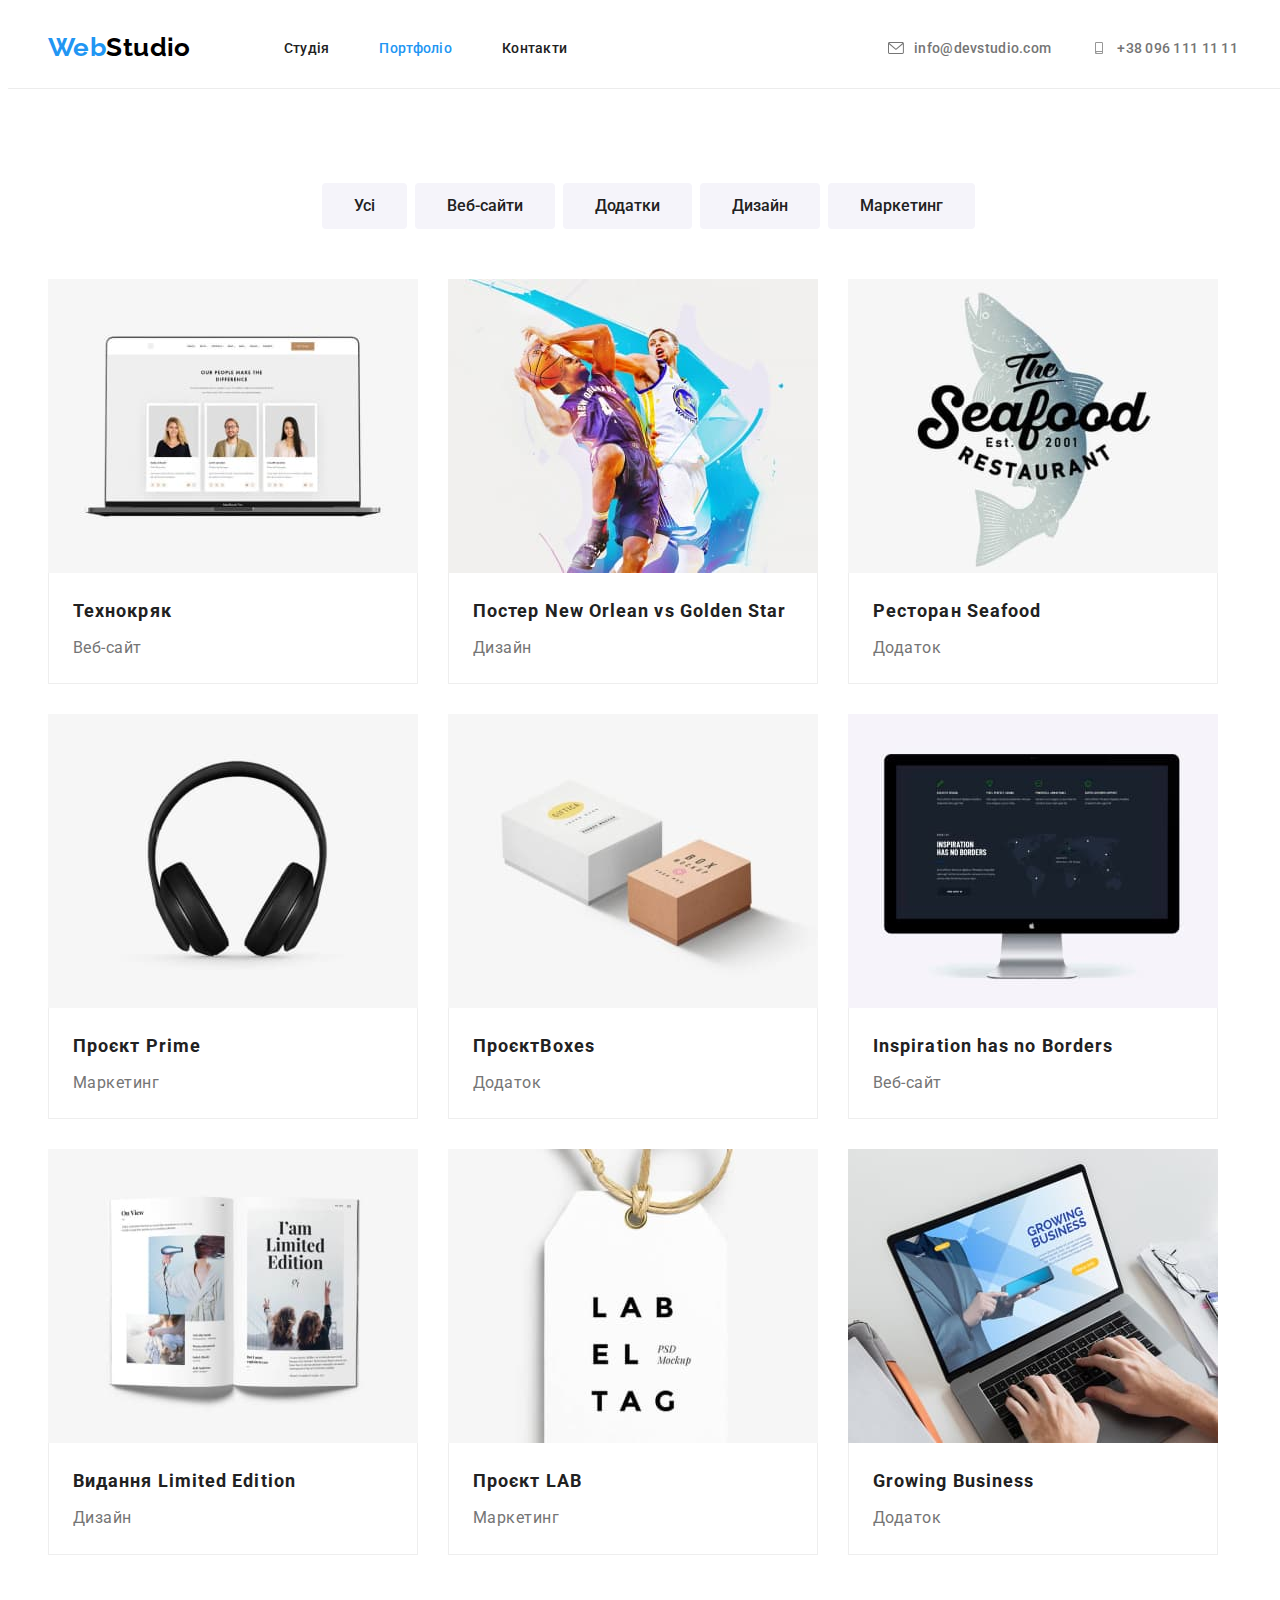
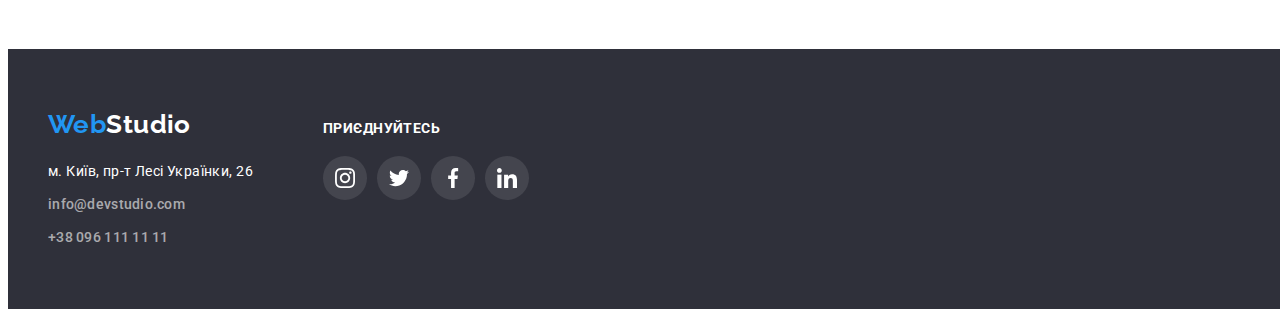
==== portfolio.html @ 2c47d7c3 "Initial commit" ====
<!DOCTYPE html>
<html lang="uk">

<head>
    <meta charset="UTF-8">
    <meta http-equiv="X-UA-Compatible" content="IE=edge">
    <meta name="viewport" content="width=device-width, initial-scale=1.0">

    <title>Document</title>
    <link rel="stylesheet" href="https://cdnjs.cloudflare.com/ajax/libs/modern-normalize/1.1.0/modern-normalize.min.css"
        integrity="sha512-wpPYUAdjBVSE4KJnH1VR1HeZfpl1ub8YT/NKx4PuQ5NmX2tKuGu6U/JRp5y+Y8XG2tV+wKQpNHVUX03MfMFn9Q=="
        crossorigin="anonymous" referrerpolicy="no-referrer" />
    <link rel="preconnect" href="https://fonts.googleapis.com">
    <link rel="preconnect" href="https://fonts.gstatic.com" crossorigin>
    <link
        href="https://fonts.googleapis.com/css2?family=Raleway:wght@700&family=Roboto:wght@400;500;700;900&display=swap"
        rel="stylesheet">
    <link rel="stylesheet" href="./css/style.css">
</head>

<body>
    <div class="wrapper">
        <header class="page-header">
            <div class="container site-header">
                <a href="./index.html" class="logo site-logo"><span lang="en"><span
                            class="logo accent">Web</span>Studio</span></a>
                <nav class="site-main">
                    <ul class="site-nav list">
                        <li class="item"><a href="./index.html" class="link">Студія</a> </li>
                        <li class="item"><a href="#portfolio" class="link current">Портфоліо</a> </li>
                        <li class="item"><a href="#contacts" class="link">Контакти</a> </li>
                    </ul>
                </nav>
                <ul class="site-contacts list">
                    <li class="item contacts-item">
                        <a href="mailto:info@devstudio.com" class="cont site-link" aria-label="envelope">
                            <svg class="site-icon" width="16" height="12">
                                <use href="./images/symbol-defs.svg#icon-envelope"></use>
                            </svg>info@devstudio.com</a>
                    </li>
                    <li class="item contacts-item">
                        <a href="tel:+380961111111" class="cont site-link" aria-label="smartphone">
                            <svg class="site-icon" width="16" height="12">
                                <use href="./images/symbol-defs.svg#icon-smartphone"></use>
                            </svg>+38 096 111 11 11</a>
                    </li>
                </ul>
            </div>
        </header>

        <main class="main">
            <section class="filter">
                <div class="container">
                    <h1 class="visually-hidden">Фільтр по елементам галереї</h1>
                    <ul class="list filter-list">
                        <li class="filter-item"><button type="button" class="button">Усі</button></li>
                        <li class="filter-item"><button type="button" class="button">Веб-сайти</button></li>
                        <li class="filter-item"><button type="button" class="button">Додатки</button></li>
                        <li class="filter-item"><button type="button" class="button">Дизайн</button></li>
                        <li class="filter-item"><button type="button" class="button">Маркетинг</button></li>
                    </ul>
                </div>
            </section>
            <section class="gallery">
                <div class="container">
                    <h2 class="visually-hidden" id="portfolio">Галерея <span lang="en">WebStudio</span></h2>
                    <ul class="list gallery-portfolio">
                        <li class="gallery-elem">
                            <a href="" class="link">
                                <img src="./images/leptop.jpg" alt="Сторінка сайту Технокряк" width="370">
                                <div class="container-border">
                                    <h3 class="gallery-title">Технокряк</h3>
                                    <p class="gallery-subtitle">Веб-сайт</p>
                                </div>
                            </a>
                        </li>
                        <li class="gallery-elem"><a href="" class="link">
                                <img src="./images/new-orlean.jpg" alt="Постер" width="370">
                                <div class="container-border">
                                    <h3 class="gallery-title">Постер <span lang="en">New Orlean vs Golden Star</span>
                                    </h3>
                                    <p class="gallery-subtitle">Дизайн</p>
                                </div>
                            </a>
                        </li>
                        <li class="gallery-elem">
                            <a href="" class="link">
                                <img src="./images/seafood.jpg" alt="Логотип" width="370">
                                <div class="container-border">
                                    <h3 class="gallery-title">Ресторан <span lang="en">Seafood</span> </h3>
                                    <p class="gallery-subtitle">Додаток</p>
                                </div>

                            </a>
                        </li>
                        <li class="gallery-elem">
                            <a href="" class="link">
                                <img src="./images/headphones.jpg" alt="Навушники" width="370">
                                <div class="container-border">
                                    <h3 class="gallery-title">Проєкт <span lang="en">Prime</span></h3>
                                    <p class="gallery-subtitle">Маркетинг</p>
                                </div>

                            </a>
                        </li>
                        <li class="gallery-elem">
                            <a href="" class="link">
                                <img src="./images/boxes.jpg" alt="Коробки" width="370">
                                <div class="container-border">
                                    <h3 class="gallery-title">Проєкт<span lang="en">Boxes</span></h3>
                                    <p class="gallery-subtitle">Додаток</p>
                                </div>

                            </a>
                        </li>
                        <li class="gallery-elem">
                            <a href="" class="link">
                                <img src="./images/monitor.jpg" alt="Монітор" width="370">
                                <div class="container-border">
                                    <h3 class="gallery-title"><span lang="en">Inspiration has no Borders</span></h3>
                                    <p class="gallery-subtitle">Веб-сайт</p>
                                </div>
                            </a>
                        </li>
                        <li class="gallery-elem">
                            <a href="" class="link">
                                <img src="./images/book.jpg" alt="Розгорнутий журнал" width="370">
                                <div class="container-border">
                                    <h3 class="gallery-title">Видання <span lang="en">Limited Edition</span></h3>
                                    <p class="gallery-subtitle">Дизайн</p>
                                </div>

                            </a>
                        </li>
                        <li class="gallery-elem">
                            <a href="" class="link">
                                <img src="./images/lab.jpg" alt="Постер" width="370">
                                <div class="container-border">
                                    <h3 class="gallery-title">Проєкт <span lang="en">LAB</span></h3>
                                    <p class="gallery-subtitle">Маркетинг</p>
                                </div>

                            </a>
                        </li>
                        <li class="gallery-elem">
                            <a href="" class="link">
                                <img src="./images/business.jpg" alt="Робота за ноутбуком" width="370">
                                <div class="container-border">
                                    <h3 class="gallery-title"><span lang="en">Growing Business</span></h3>
                                    <p class="gallery-subtitle">Додаток</p>
                                </div>

                            </a>
                        </li>
                    </ul>
                </div>
            </section>
        </main>

        <footer class="footer">
            <div class="container site-footer">
                <div class="box">
                    <a href="./index.html" class="logo bottom-logo"><span lang="en"><span
                                class="logo accent">Web</span>Studio</span></a>
                    <address class="address" id="contacts">
                        <a href="https://www.google.com/maps?q=%D0%BC.+%D0%9A%D0%B8%D1%97%D0%B2,+%D0%BF%D1%80-%D1%82+%D0%9B%D0%B5%D1%81%D1%96+%D0%A3%D0%BA%D1%80%D0%B0%D1%97%D0%BD%D0%BA%D0%B8,+26&rlz=1C1BNSD_enUA990UA990&um=1&ie=UTF-8&sa=X&ved=2ahUKEwjdwaa5x5T7AhUQuIsKHSxBDPwQ_AUoAXoECAEQAw"
                            target="_blank" rel="noopener noreferrer" class="location">м. Київ, пр-т Лесі Українки,
                            26</a>
                        <ul class="list footer-list">
                            <li class="footer-elem"><a href="mailto:info@devstudio.com"
                                    class="addr">info@devstudio.com</a>
                            </li>
                            <li class="footer-elem"><a href="tel:+380961111111" class="addr">+38 096 111 11 11</a></li>
                        </ul>
                    </address>
                </div>
                <div class="box">
                    <p class="footer-title">приєднуйтесь</p>
                    <ul class="list social-list">
                        <li class="social-item">
                            <a href="#" class="social-link footer-link" aria-label="иконка инстаграм">
                                <svg class=" footer-icon" width="20" height="20">
                                    <use href="./images/symbol-defs.svg#icon-instagram"></use>
                                </svg>
                            </a>
                        </li>
                        <li class="social-item">
                            <a href="#" class="social-link footer-link" aria-label="иконка твиттер">
                                <svg class=" footer-icon" width="20" height="20">
                                    <use href="./images/symbol-defs.svg#icon-twitter"></use>
                                </svg>
                            </a>
                        </li>
                        <li class="social-item">
                            <a href="#" class="social-link footer-link" aria-label="иконка фейсбук">
                                <svg class=" footer-icon" width="20" height="20">
                                    <use href="./images/symbol-defs.svg#icon-facebook"></use>
                                </svg>
                            </a>
                        </li>
                        <li class="social-item">
                            <a href="#" class="social-link footer-link" aria-label="иконка линкедин">
                                <svg class=" footer-icon" width="20" height="20">
                                    <use href="./images/symbol-defs.svg#icon-linkedin"></use>
                                </svg>
                            </a>
                        </li>
                    </ul>
                </div>
            </div>
        </footer>
    </div>

</body>

</html>
---- css/style.css ----
/* Oбнулениe */
h1,
h2,
h3,
h4,
p {
    margin-top: 0;
}
html,
body {
    width: 100%;
    height: 100%;
}
button {
    border: 0;
    padding: 0;
    margin: 0;
    font-family: inherit;
    background-color: transparent;
    cursor: pointer;
}
.wrapper {
    min-height: 100%;
    display: flex;
    flex-direction: column;
}
.list {
    list-style: none;
    padding: 0;
    margin: 0;
    letter-spacing: 0.02em;
    font-weight: 500;
}
.link {
    text-decoration: none;
    color: inherit;
}
img {
    display: block;
    max-width: 100%;
    height: auto;
}
address {
    font-style: normal;
    line-height: 1.7;
}

:root {
    /* Text colors */
    --primary-text-color: #212121;
    --sec-text-color: #757575;
    --logo-top: #000000;
    --accent-color: #2196f3;
    --footer-contacts-color: rgba(255, 255, 255, 0.6);
    /* Background colors */
    --primary-white-color: #ffffff;
    --primary-bg-color: #f5f5f5;
    --sec-bg-color: #f5f4fa;
    --footer-bg-color: #2f303a;
    --social-color: #afb1b8;
    --social-bg-color: rgba(255, 255, 255, 0.1);
    --header-border-color: #ececec;
}
body {
    color: var(--primary-text-color);
    font-family: Roboto, sans-serif;
    font-size: 14px;
    font-weight: 400;
    line-height: 1.15;
    letter-spacing: 0.03em;
}
.container {
    margin-left: auto;
    margin-right: auto;
    width: 1200px;
    padding: 0 15px;
}

/* HEADER Logo */
.page-header {
    border-bottom: 1px solid var(--header-border-color);
}
.site-header {
    display: flex;
    align-items: center;
}
.logo {
    color: var(--primary-white-color);
    font-family: Raleway, sans-serif;
    text-decoration: none;
    font-weight: 700;
    font-size: 26px;
    line-height: 1.2;
}
.logo.site-logo {
    display: flex;
    color: var(--logo-top);
}
.logo.accent {
    color: var(--accent-color);
}
.current {
    color: var(--accent-color);
}
/* Site nav */
.site-main {
    display: flex;
    align-items: center;
    margin-left: 93px;
}
.site-nav {
    display: flex;
}
.site-nav .item + .item {
    margin-left: 50px;
}
.site-contacts .item + .item {
    margin-left: 30px;
}
.site-nav .link,
.site-contacts .link {
    display: inline-flex;
    padding-top: 32px;
    padding-bottom: 32px;
}
.site-contacts {
    display: flex;
    margin-left: auto;
}
.site-contacts .cont {
    display: inline-flex;
    color: var(--sec-text-color);
    text-decoration: none;
}
.site-icon {
    margin-right: 10px;
}
.link:hover,
.link:focus,
.addr:hover,
.addr:focus,
.cont:hover,
.cont:focus {
    color: var(--accent-color);
}
.site-link {
    display: inline-flex;
    margin-right: 10px;
    align-items: center;
    color: var(--sec-text-color);
    fill: currentColor;
}
.site-link:hover {
    color: var(--accent-color);
    fill: currentColor;
}
.site-contacts {
}
.contacts-item {
    display: inline-flex;
    align-items: center;
}
/* MAIN */
/* Bigblock */
.main {
    flex: 1 1 auto;
}
.hero {
    text-align: center;
    text-align: center;
    margin-left: auto;
    margin-right: auto;
}
.overlay {
    padding-bottom: 200px;
    padding-top: 200px;
    max-width: 1600px;
    margin-left: auto;
    margin-right: auto;
    background-image: linear-gradient(to right, rgba(47, 48, 58, 0.4), rgba(47, 48, 58, 0.4)),
        url("../images/cover.jpg");
    background-repeat: no-repeat;
    background-position: center;
    background-size: contain 0;
}
.hero-title {
    margin-top: 0;
    margin-bottom: 30px;

    color: var(--primary-white-color);
    font-weight: 900;
    font-size: 44px;
    line-height: calc(60 / 44);
    letter-spacing: 0.06em;
    text-transform: uppercase;
}
.btn {
    text-align: center;
    padding: 10px 32px;
    min-width: 216px;
    /* border: 1px solid transparent; */
    border-radius: 4px;

    background-color: var(--accent-color);
    color: var(--primary-white-color);
    box-shadow: 0px 4px 4px rgba(0, 0, 0, 0.15);
    font-weight: 700;
    font-size: 16px;
    line-height: calc(30 / 16);
}

/* Pluses */
.visually-hidden {
    position: absolute;
    width: 1px;
    height: 1px;
    margin: -1px;
    border: 0;
    padding: 0;

    white-space: nowrap;
    clip-path: inset(100%);
    clip: rect(0 0 0 0);
    overflow: hidden;
}
.pluses {
    padding-top: 94px;
}
.pluses-list {
    display: flex;
    gap: 30px;
}
.pluses-thumb {
    display: flex;
    align-items: center;
    justify-content: center;
    height: 120px;
    background: var(--sec-bg-color);
    border-radius: 4px;
}
.pluses-title {
    padding-top: 30px;
    margin-bottom: 10px;
    color: var(--primary-text-color);
    font-size: 14px;
    font-weight: 700;
    line-height: 1.15;
}
.pluses-subtitle {
    color: var(--sec-text-color);
    font-size: 14px;
    font-weight: 400;
    line-height: 1.7;
    margin-bottom: 0;
}
/* Activities */
.section {
    padding-top: 94px;
    padding-bottom: 94px;
    text-align: center;
}
.section:nth-child(2n) {
    background-color: var(--sec-bg-color);
}
.heading {
    margin-bottom: 50px;
    color: var(--primary-text-color);
    font-weight: 700;
    font-size: 36px;
    line-height: 1.16;
}
.activities-list {
    display: flex;
    gap: 30px;
}
.activities-elem {
}
/* Team */
.team-list {
    display: flex;
    gap: 30px;
}
.team-elem {
    width: 270px;
    background-color: var(--primary-white-color);
    box-shadow: 0px 1px 3px rgba(0, 0, 0, 0.12), 0px 1px 1px rgba(0, 0, 0, 0.14), 0px 2px 1px rgba(0, 0, 0, 0.2);
    border-radius: 0px 0px 4px 4px;
}
.inner-container {
    padding: 30px 32px;
}
.team-title {
    margin-bottom: 10px;
    font-weight: 500;
    font-size: 16px;
    line-height: 1.19;
}
.team-subtitle {
    color: var(--sec-text-color);
    font-weight: 400;
    font-size: 16px;
    line-height: 0.8;
}
/* .social-container {
    padding: 0 32px 30px;
} */
.social-list {
    display: flex;
    gap: 10px;
}
.social-item {
}
.social-link {
    display: flex;
    flex-direction: row;
    align-items: center;
    justify-content: center;
    width: 44px;
    height: 44px;
    border-radius: 50%;

    background-color: var(--primary-white-color);
    color: var(--social-color);
}
.social-link:hover,
.social-link:focus {
    background-color: var(--accent-color);
    color: #ffffff;
}
.social-icon {
    fill: currentColor;
}
/* CLIENTS */

.clients-list {
    display: flex;
    align-items: center;
    gap: 30px;
}
.clients-item {
}
.clients-link {
    display: flex;
    align-items: center;
    justify-content: center;
    width: 100%;
    height: 100%;
    border: 1px solid var(--social-color);
    border-radius: 4px;
    padding: 16px 32px;
    color: var(--social-color);
}
.clients-link:hover,
.clients-link:focus {
    border-color: var(--accent-color);
    color: var(--accent-color);
}
.clients-icon {
    fill: currentColor;
}
.clients-icon:hover,
.clients-icon:focus {
    fill: currentColor;
}
/* FILTER */
.button {
    min-width: 73px;
    padding: 10px 32px;
    /* border: 1px solid transparent; */
    border-radius: 4px;
    background-color: var(--sec-bg-color);
    color: var(--primary-text-color);

    font-weight: 500;
    font-size: 16px;
    line-height: 1.6;
    text-align: center;
}
.button:hover,
.button:focus {
    background-color: var(--accent-color);
    color: var(--primary-white-color);
    box-shadow: 0px 3px 1px rgba(0, 0, 0, 0.1), 0px 1px 2px rgba(0, 0, 0, 0.08), 0px 2px 2px rgba(0, 0, 0, 0.12);
}
.filter {
    padding-top: 94px;
    padding-bottom: 50px;
}
.filter-list {
    display: flex;
    justify-content: center;
    gap: 8px;
}
.filter-item {
    display: flex;
}
/* GALLEREY */
.gallery {
}
.gallery-portfolio {
    display: flex;
    flex-wrap: wrap;
    padding-bottom: 94px;
}
.gallery-elem {
    width: 370px;
    margin-right: 30px;
    margin-bottom: 30px;
}

.gallery-elem:nth-child(3n) {
    margin-right: 0;
}
.gallery-elem:nth-last-child(-n + 3) {
    margin-bottom: 0;
}
.container-border {
    border: 1px solid #eeeeee;
    border-top: none;
    padding: 20px 0 20px 24px;
}
.gallery-title {
    margin-bottom: 4px;
    color: var(--primary-text-color);
    font-weight: 700;
    font-size: 18px;
    line-height: 2;
    letter-spacing: 0.06em;
}
.gallery-subtitle {
    color: var(--sec-text-color);
    font-weight: 400;
    font-size: 16px;
    line-height: 1.9;
    letter-spacing: 0.03em;
    margin-bottom: 0;
}
/* FOOTER */
.footer {
    padding-top: 60px;
    padding-bottom: 60px;
    background-color: var(--footer-bg-color);
}
.site-footer {
    display: flex;
    align-items: baseline;
    gap: 70px;
}

.bottom-logo {
    display: block;
    margin-bottom: 20px;
}
.address {
}
.location {
    display: block;
    color: var(--primary-white-color);
    text-decoration: none;
    font-weight: 400;
    margin-bottom: 9px;
}
.addr {
    color: var(--footer-contacts-color);
    text-decoration: none;
}
.footer-elem:not(:last-child) {
    margin-bottom: 9px;
}
.footer-title {
    font-weight: 700;
    font-size: 14px;
    line-height: calc(16 / 14);
    letter-spacing: 0.03em;
    text-transform: uppercase;
    color: var(--primary-white-color);
    margin-bottom: 20px;
}
.footer-link {
    background-color: var(--social-bg-color);
    color: var(--primary-white-color);
}
.footer-icon {
    fill: var(--primary-white-color);
}
.social-footer-container {
    padding: 0;
}
/* gap: 10px ?????? */
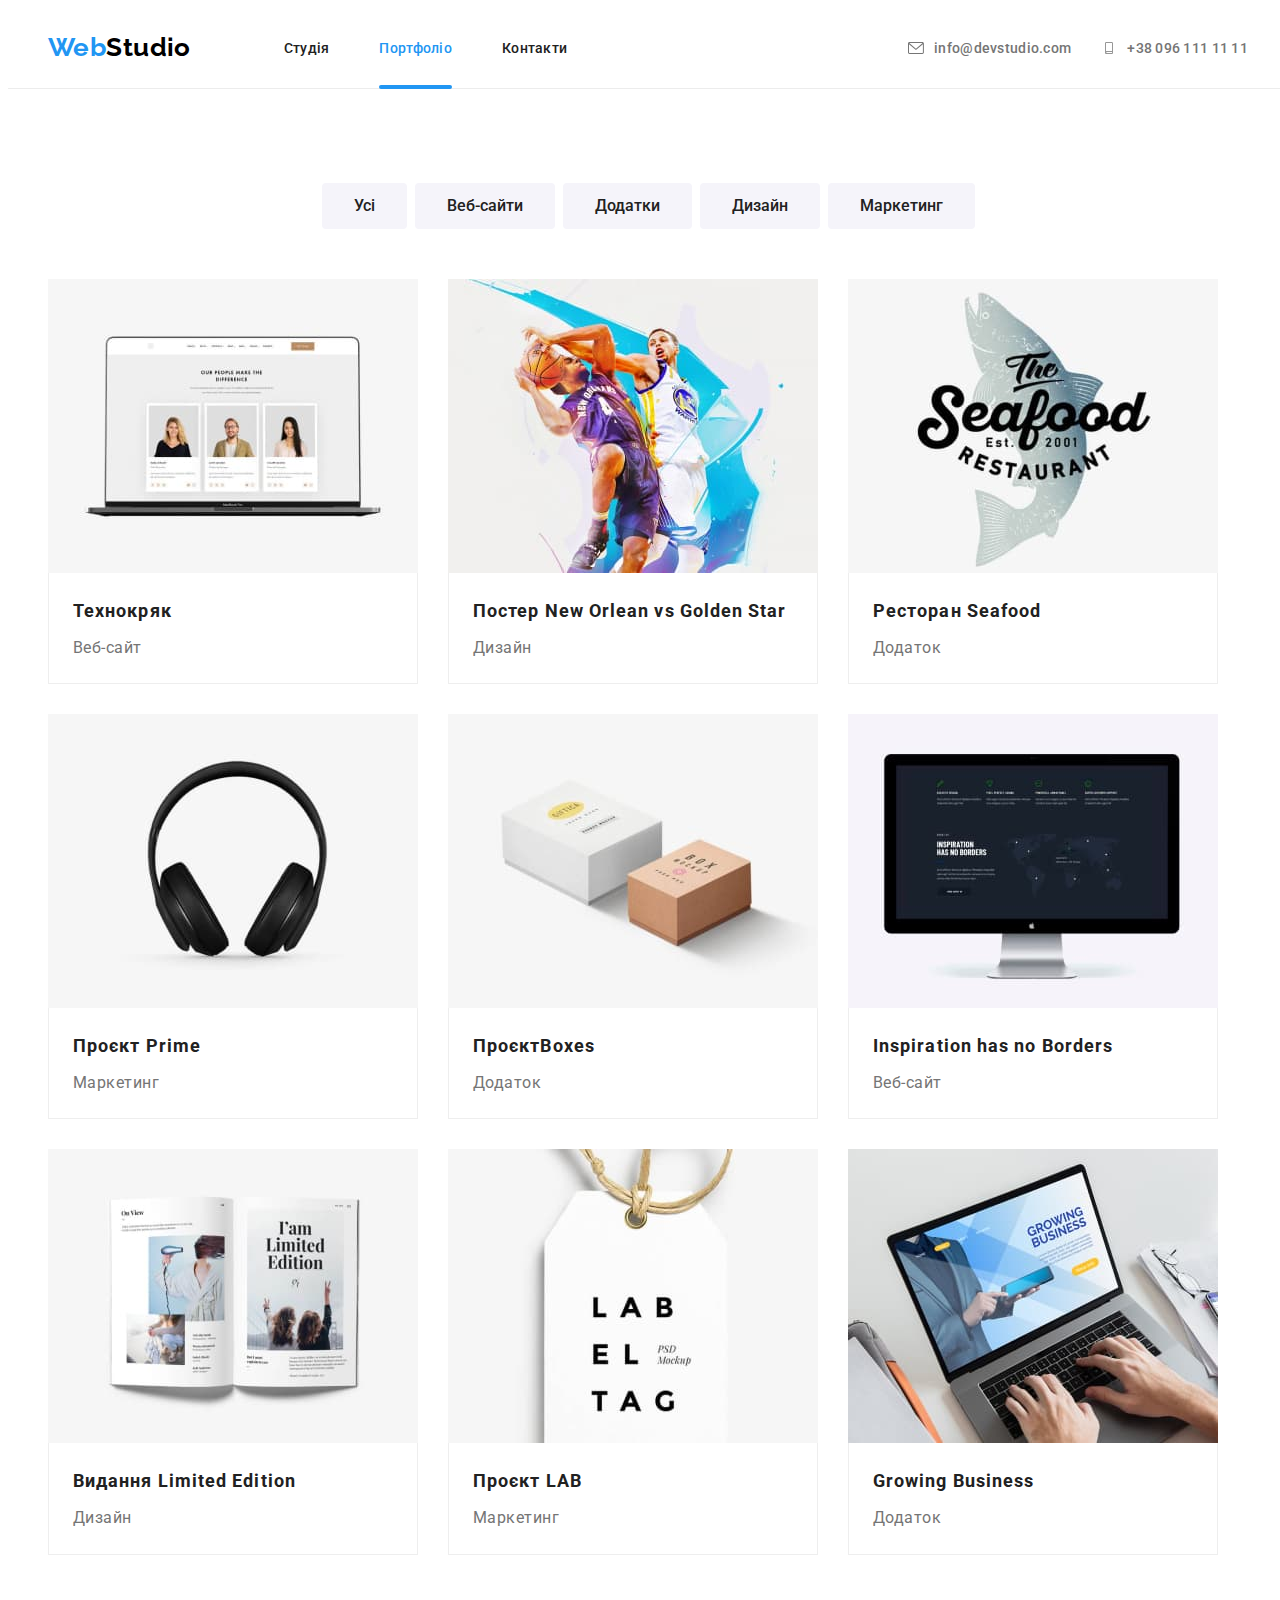
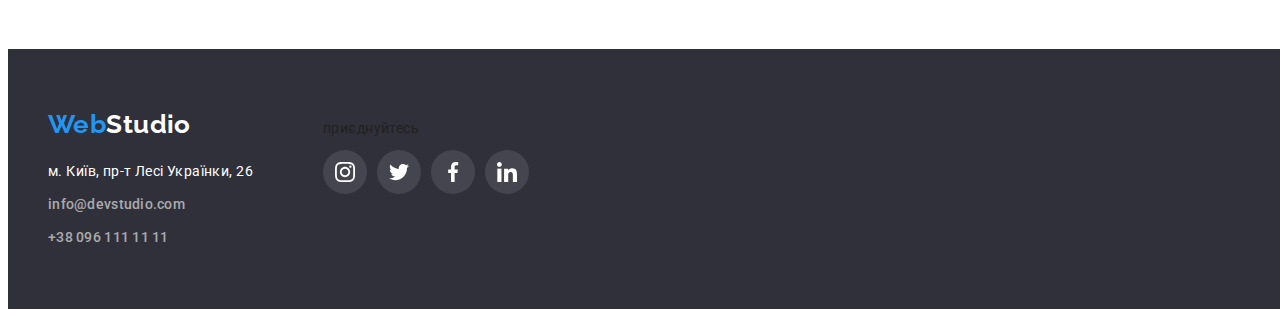
==== commit ffa0cbbb: "анимирует ссылки, делает текст на блоке чем мы занимаемся" ====
--- a/portfolio.html
+++ b/portfolio.html
@@ -26,9 +26,15 @@
                             class="logo accent">Web</span>Studio</span></a>
                 <nav class="site-main">
                     <ul class="site-nav list">
-                        <li class="item"><a href="./index.html" class="link">Студія</a> </li>
-                        <li class="item"><a href="#portfolio" class="link current">Портфоліо</a> </li>
-                        <li class="item"><a href="#contacts" class="link">Контакти</a> </li>
+                        <li class="item">
+                            <a href="./index.html" class="link">Студія</a>
+                        </li>
+                        <li class="item studio-item">
+                            <a href="#portfolio" class="link current">Портфоліо</a>
+                        </li>
+                        <li class="item">
+                            <a href="#contacts" class="link">Контакти</a>
+                        </li>
                     </ul>
                 </nav>
                 <ul class="site-contacts list">
@@ -53,11 +59,21 @@
                 <div class="container">
                     <h1 class="visually-hidden">Фільтр по елементам галереї</h1>
                     <ul class="list filter-list">
-                        <li class="filter-item"><button type="button" class="button">Усі</button></li>
-                        <li class="filter-item"><button type="button" class="button">Веб-сайти</button></li>
-                        <li class="filter-item"><button type="button" class="button">Додатки</button></li>
-                        <li class="filter-item"><button type="button" class="button">Дизайн</button></li>
-                        <li class="filter-item"><button type="button" class="button">Маркетинг</button></li>
+                        <li class="filter-item">
+                            <button type="button" class="button">Усі</button>
+                        </li>
+                        <li class="filter-item">
+                            <button type="button" class="button">Веб-сайти</button>
+                        </li>
+                        <li class="filter-item">
+                            <button type="button" class="button">Додатки</button>
+                        </li>
+                        <li class="filter-item">
+                            <button type="button" class="button">Дизайн</button>
+                        </li>
+                        <li class="filter-item">
+                            <button type="button" class="button">Маркетинг</button>
+                        </li>
                     </ul>
                 </div>
             </section>
--- a/css/style.css
+++ b/css/style.css
@@ -43,6 +43,12 @@
 address {
     font-style: normal;
     line-height: 1.7;
+}
+nav,
+footer,
+header,
+aside {
+    display: block;
 }
 
 :root {
@@ -60,6 +66,9 @@
     --social-color: #afb1b8;
     --social-bg-color: rgba(255, 255, 255, 0.1);
     --header-border-color: #ececec;
+    --inner-container-bg: rgba(47, 48, 58, 0.8);
+
+    --timiming-function: 250ms cubic-bezier(0.4, 0, 0.2, 1);
 }
 body {
     color: var(--primary-text-color);
@@ -111,6 +120,27 @@
 .site-nav {
     display: flex;
 }
+.studio-item {
+    position: relative;
+}
+.link.current {
+    display: block;
+    color: var(--accent-color);
+}
+.link.current::after {
+    content: "";
+    display: block;
+    position: absolute;
+    bottom: -1px;
+    left: 0;
+    width: 100%;
+    height: 4px;
+    border-radius: 2px;
+    background-color: var(--accent-color);
+}
+.site-nav .link {
+    transition: color var(--timiming-function);
+}
 .site-nav .item + .item {
     margin-left: 50px;
 }
@@ -118,7 +148,7 @@
     margin-left: 30px;
 }
 .site-nav .link,
-.site-contacts .link {
+.site-contacts .cont {
     display: inline-flex;
     padding-top: 32px;
     padding-bottom: 32px;
@@ -143,23 +173,24 @@
 .cont:focus {
     color: var(--accent-color);
 }
-.site-link {
+.cont {
     display: inline-flex;
-    margin-right: 10px;
+
     align-items: center;
     color: var(--sec-text-color);
     fill: currentColor;
-}
-.site-link:hover {
+    transition: color var(--timiming-function);
+}
+.cont:hover {
     color: var(--accent-color);
     fill: currentColor;
-}
-.site-contacts {
+    transition: color var(--timiming-function);
 }
 .contacts-item {
     display: inline-flex;
     align-items: center;
 }
+
 /* MAIN */
 /* Bigblock */
 .main {
@@ -274,6 +305,16 @@
     gap: 30px;
 }
 .activities-elem {
+    position: relative;
+    overflow: hidden;
+}
+.inner-activities {
+    position: absolute;
+    bottom: 0;
+    left: 0;
+    min-width: 100%;
+    background-color: var(--inner-container-bg);
+    padding: 27px 0;
 }
 /* Team */
 .team-list {
@@ -301,9 +342,6 @@
     font-size: 16px;
     line-height: 0.8;
 }
-/* .social-container {
-    padding: 0 32px 30px;
-} */
 .social-list {
     display: flex;
     gap: 10px;
@@ -321,11 +359,13 @@
 
     background-color: var(--primary-white-color);
     color: var(--social-color);
+    transition: background-color var(--timiming-function), color var(--timiming-function);
 }
 .social-link:hover,
 .social-link:focus {
     background-color: var(--accent-color);
     color: #ffffff;
+    transition: background-color var(--timiming-function), color var(--timiming-function);
 }
 .social-icon {
     fill: currentColor;
@@ -349,6 +389,8 @@
     border-radius: 4px;
     padding: 16px 32px;
     color: var(--social-color);
+
+    transition: color var(--timiming-function), border var(--timiming-function);
 }
 .clients-link:hover,
 .clients-link:focus {
@@ -381,6 +423,8 @@
     background-color: var(--accent-color);
     color: var(--primary-white-color);
     box-shadow: 0px 3px 1px rgba(0, 0, 0, 0.1), 0px 1px 2px rgba(0, 0, 0, 0.08), 0px 2px 2px rgba(0, 0, 0, 0.12);
+    transition: background-color var(--timiming-function), box-shadow var(--timiming-function),
+        color var(--timiming-function), box-shadow var(--timiming-function);
 }
 .filter {
     padding-top: 94px;
@@ -406,6 +450,10 @@
     width: 370px;
     margin-right: 30px;
     margin-bottom: 30px;
+}
+.gallery-elem:hover {
+    box-shadow: 0px 1px 1px rgba(0, 0, 0, 0.12), 0px 4px 4px rgba(0, 0, 0, 0.06), 1px 4px 6px rgba(0, 0, 0, 0.16);
+    transition: box-shadow var(--timiming-function);
 }
 
 .gallery-elem:nth-child(3n) {
@@ -467,18 +515,22 @@
 .footer-elem:not(:last-child) {
     margin-bottom: 9px;
 }
-.footer-title {
+.white-title {
     font-weight: 700;
     font-size: 14px;
     line-height: calc(16 / 14);
     letter-spacing: 0.03em;
     text-transform: uppercase;
     color: var(--primary-white-color);
+    margin: 0;
+}
+.box .white-title {
     margin-bottom: 20px;
 }
 .footer-link {
     background-color: var(--social-bg-color);
     color: var(--primary-white-color);
+    transition: color var(--timiming-function);
 }
 .footer-icon {
     fill: var(--primary-white-color);
@@ -486,4 +538,3 @@
 .social-footer-container {
     padding: 0;
 }
-/* gap: 10px ?????? */
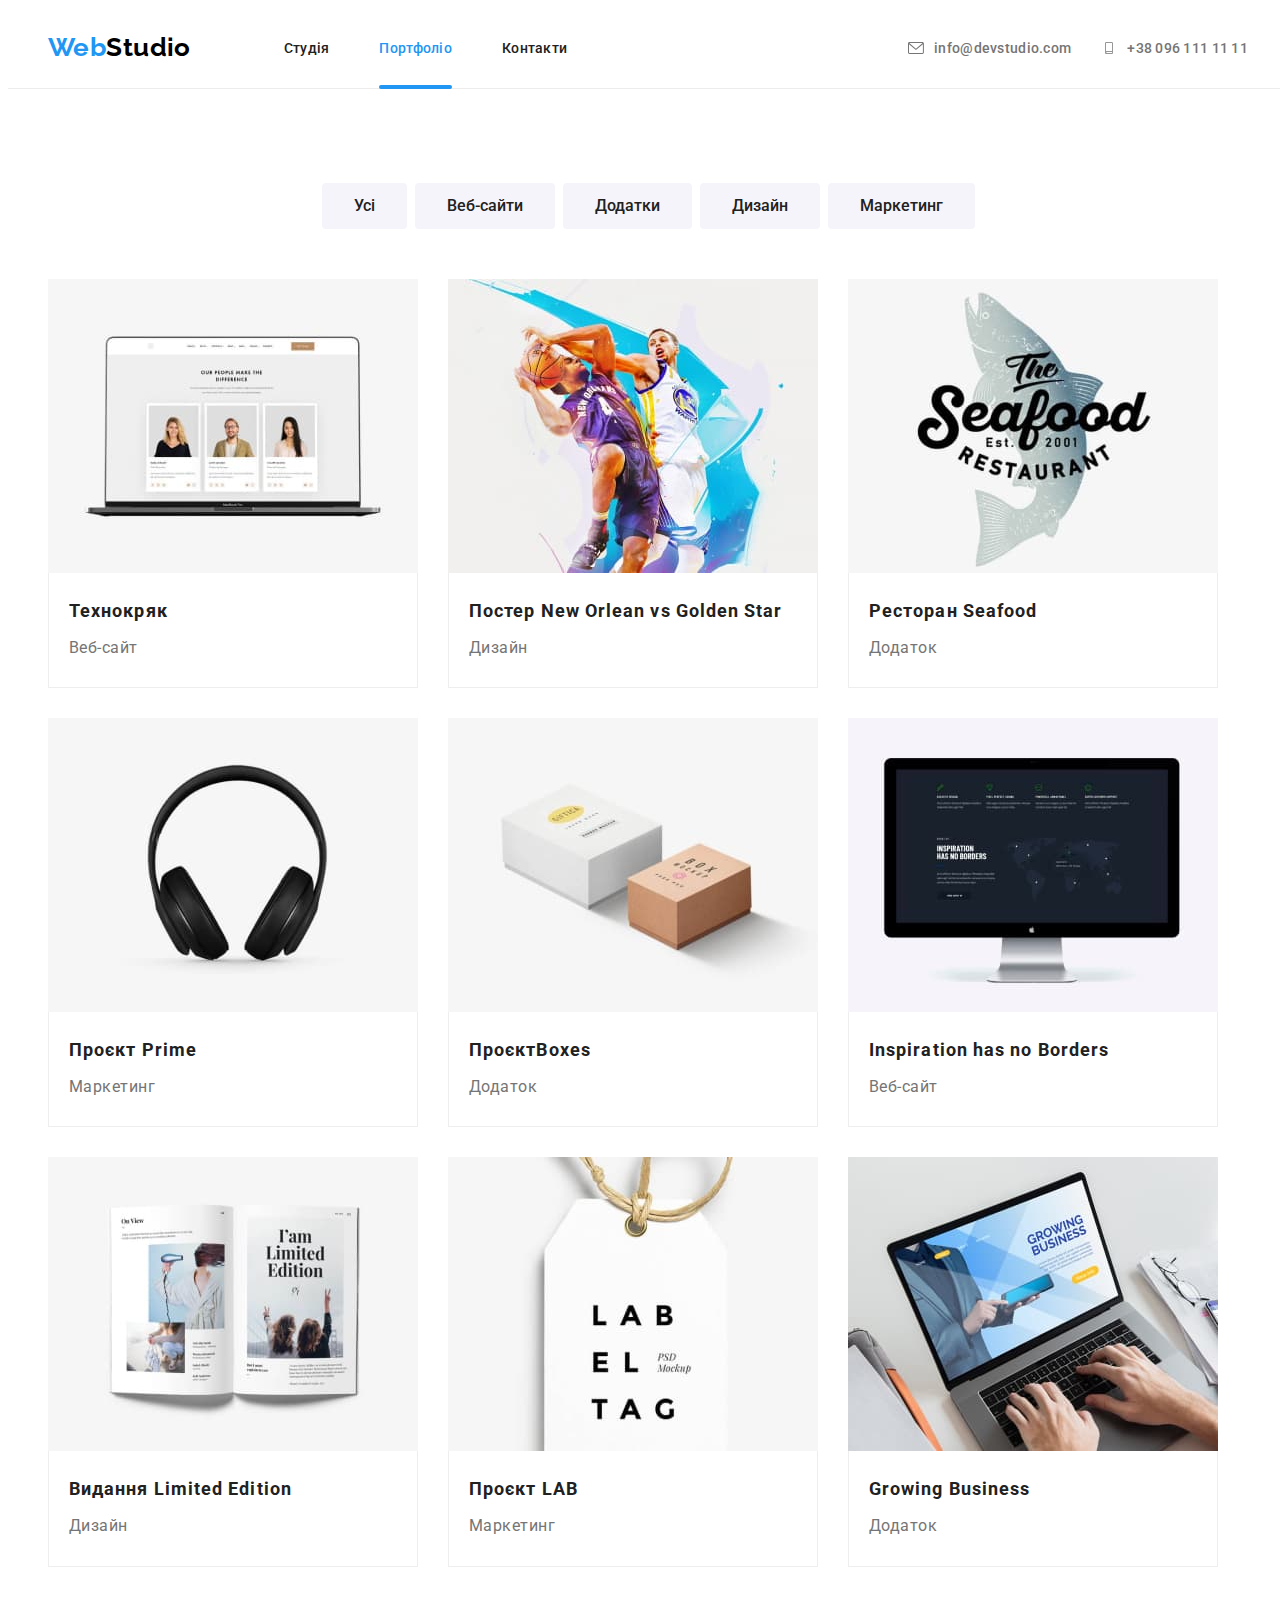
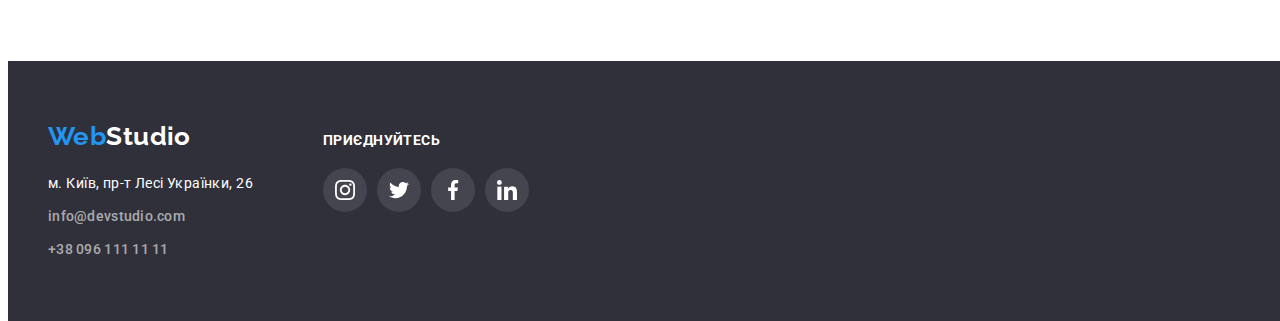
==== commit ef8c754d: "Создает модальное окно и выездающе описание в карточках галереи" ====
--- a/portfolio.html
+++ b/portfolio.html
@@ -83,46 +83,82 @@
                     <ul class="list gallery-portfolio">
                         <li class="gallery-elem">
                             <a href="" class="link">
-                                <img src="./images/leptop.jpg" alt="Сторінка сайту Технокряк" width="370">
-                                <div class="container-border">
+                                <div class="gallery-thumb">
+                                    <img src="./images/leptop.jpg" alt="Сторінка сайту Технокряк" width="370">
+                                    <div class="gallery-overlay">
+                                        <p class="gallery-info">Ресурс пропонує комплексні пропозиції з різним рівнем
+                                            функціоналу та сервісів. Все це дозволить відвідувачу отримати
+                                            вичерпні відомості про компанію <br>чи приватну особу</p>
+                                    </div>
+                                </div>
+                                <div class="gallery-border-container">
                                     <h3 class="gallery-title">Технокряк</h3>
                                     <p class="gallery-subtitle">Веб-сайт</p>
                                 </div>
                             </a>
                         </li>
-                        <li class="gallery-elem"><a href="" class="link">
-                                <img src="./images/new-orlean.jpg" alt="Постер" width="370">
-                                <div class="container-border">
-                                    <h3 class="gallery-title">Постер <span lang="en">New Orlean vs Golden Star</span>
+                        <li class="gallery-elem">
+                            <a href="" class="link">
+                                <div class="gallery-thumb">
+                                    <img src="./images/new-orlean.jpg" alt="Постер" width="370">
+                                    <div class="gallery-overlay">
+                                        <p class="gallery-info">Ресурс пропонує комплексні пропозиції з різним рівнем
+                                            функціоналу та сервісів. Все це дозволить відвідувачу отримати
+                                            вичерпні відомості про компанію <br>чи приватну особу</p>
+                                    </div>
+                                </div>
+                                <div class="gallery-border-container">
+                                    <h3 class="gallery-title">Постер <span lang="en">New Orlean vs Golden
+                                            Star</span>
                                     </h3>
                                     <p class="gallery-subtitle">Дизайн</p>
                                 </div>
-                            </a>
-                        </li>
-                        <li class="gallery-elem">
-                            <a href="" class="link">
-                                <img src="./images/seafood.jpg" alt="Логотип" width="370">
-                                <div class="container-border">
+
+                            </a>
+                        </li>
+                        <li class="gallery-elem">
+                            <a href="" class="link">
+                                <div class="gallery-thumb">
+                                    <img src="./images/seafood.jpg" alt="Логотип" width="370">
+                                    <div class="gallery-overlay">
+                                        <p class="gallery-info">Ресурс пропонує комплексні пропозиції з різним рівнем
+                                            функціоналу та сервісів. Все це дозволить відвідувачу отримати
+                                            вичерпні відомості про компанію <br>чи приватну особу</p>
+                                    </div>
+                                </div>
+                                <div class="gallery-border-container">
                                     <h3 class="gallery-title">Ресторан <span lang="en">Seafood</span> </h3>
                                     <p class="gallery-subtitle">Додаток</p>
                                 </div>
-
-                            </a>
-                        </li>
-                        <li class="gallery-elem">
-                            <a href="" class="link">
-                                <img src="./images/headphones.jpg" alt="Навушники" width="370">
-                                <div class="container-border">
+                            </a>
+                        </li>
+                        <li class="gallery-elem">
+                            <a href="" class="link">
+                                <div class="gallery-thumb">
+                                    <img src="./images/headphones.jpg" alt="Навушники" width="370">
+                                    <div class="gallery-overlay">
+                                        <p class="gallery-info">Ресурс пропонує комплексні пропозиції з різним рівнем
+                                            функціоналу та сервісів. Все це дозволить відвідувачу отримати
+                                            вичерпні відомості про компанію <br>чи приватну особу</p>
+                                    </div>
+                                </div>
+                                <div class="gallery-border-container">
                                     <h3 class="gallery-title">Проєкт <span lang="en">Prime</span></h3>
                                     <p class="gallery-subtitle">Маркетинг</p>
                                 </div>
-
-                            </a>
-                        </li>
-                        <li class="gallery-elem">
-                            <a href="" class="link">
-                                <img src="./images/boxes.jpg" alt="Коробки" width="370">
-                                <div class="container-border">
+                            </a>
+                        </li>
+                        <li class="gallery-elem">
+                            <a href="" class="link">
+                                <div class="gallery-thumb">
+                                    <img src="./images/boxes.jpg" alt="Коробки" width="370">
+                                    <div class="gallery-overlay">
+                                        <p class="gallery-info">Ресурс пропонує комплексні пропозиції з різним рівнем
+                                            функціоналу та сервісів. Все це дозволить відвідувачу отримати
+                                            вичерпні відомості про компанію <br>чи приватну особу</p>
+                                    </div>
+                                </div>
+                                <div class="gallery-border-container">
                                     <h3 class="gallery-title">Проєкт<span lang="en">Boxes</span></h3>
                                     <p class="gallery-subtitle">Додаток</p>
                                 </div>
@@ -131,17 +167,32 @@
                         </li>
                         <li class="gallery-elem">
                             <a href="" class="link">
-                                <img src="./images/monitor.jpg" alt="Монітор" width="370">
-                                <div class="container-border">
+                                <div class="gallery-thumb">
+                                    <img src="./images/monitor.jpg" alt="Монітор" width="370">
+                                    <div class="gallery-overlay">
+                                        <p class="gallery-info">Ресурс пропонує комплексні пропозиції з різним рівнем
+                                            функціоналу та сервісів. Все це дозволить відвідувачу отримати
+                                            вичерпні відомості про компанію <br>чи приватну особу</p>
+                                    </div>
+                                </div>
+                                <div class="gallery-border-container">
                                     <h3 class="gallery-title"><span lang="en">Inspiration has no Borders</span></h3>
                                     <p class="gallery-subtitle">Веб-сайт</p>
                                 </div>
-                            </a>
-                        </li>
-                        <li class="gallery-elem">
-                            <a href="" class="link">
-                                <img src="./images/book.jpg" alt="Розгорнутий журнал" width="370">
-                                <div class="container-border">
+
+                            </a>
+                        </li>
+                        <li class="gallery-elem">
+                            <a href="" class="link">
+                                <div class="gallery-thumb">
+                                    <img src="./images/book.jpg" alt="Розгорнутий журнал" width="370">
+                                    <div class="gallery-overlay">
+                                        <p class="gallery-info">Ресурс пропонує комплексні пропозиції з різним рівнем
+                                            функціоналу та сервісів. Все це дозволить відвідувачу отримати
+                                            вичерпні відомості про компанію <br>чи приватну особу</p>
+                                    </div>
+                                </div>
+                                <div class="gallery-border-container">
                                     <h3 class="gallery-title">Видання <span lang="en">Limited Edition</span></h3>
                                     <p class="gallery-subtitle">Дизайн</p>
                                 </div>
@@ -150,8 +201,15 @@
                         </li>
                         <li class="gallery-elem">
                             <a href="" class="link">
-                                <img src="./images/lab.jpg" alt="Постер" width="370">
-                                <div class="container-border">
+                                <div class="gallery-thumb">
+                                    <img src="./images/lab.jpg" alt="Постер" width="370">
+                                    <div class="gallery-overlay">
+                                        <p class="gallery-info">Ресурс пропонує комплексні пропозиції з різним рівнем
+                                            функціоналу та сервісів. Все це дозволить відвідувачу отримати
+                                            вичерпні відомості про компанію <br>чи приватну особу</p>
+                                    </div>
+                                </div>
+                                <div class="gallery-border-container">
                                     <h3 class="gallery-title">Проєкт <span lang="en">LAB</span></h3>
                                     <p class="gallery-subtitle">Маркетинг</p>
                                 </div>
@@ -160,8 +218,15 @@
                         </li>
                         <li class="gallery-elem">
                             <a href="" class="link">
-                                <img src="./images/business.jpg" alt="Робота за ноутбуком" width="370">
-                                <div class="container-border">
+                                <div class="gallery-thumb">
+                                    <img src="./images/business.jpg" alt="Робота за ноутбуком" width="370">
+                                    <div class="gallery-overlay">
+                                        <p class="gallery-info">Ресурс пропонує комплексні пропозиції з різним рівнем
+                                            функціоналу та сервісів. Все це дозволить відвідувачу отримати
+                                            вичерпні відомості про компанію <br>чи приватну особу</p>
+                                    </div>
+                                </div>
+                                <div class="gallery-border-container">
                                     <h3 class="gallery-title"><span lang="en">Growing Business</span></h3>
                                     <p class="gallery-subtitle">Додаток</p>
                                 </div>
@@ -191,7 +256,7 @@
                     </address>
                 </div>
                 <div class="box">
-                    <p class="footer-title">приєднуйтесь</p>
+                    <p class="white-title">приєднуйтесь</p>
                     <ul class="list social-list">
                         <li class="social-item">
                             <a href="#" class="social-link footer-link" aria-label="иконка инстаграм">
--- a/css/style.css
+++ b/css/style.css
@@ -1,3 +1,24 @@
+:root {
+    --primary-text-color: #212121;
+    --sec-text-color: #757575;
+    --logo-top: #000000;
+    --accent-color: #2196f3;
+    --primary-white-color: #ffffff;
+    --primary-bg-color: #f5f5f5;
+    --sec-bg-color: #f5f4fa;
+    --footer-bg-color: #2f303a;
+    --social-color: #afb1b8;
+    --header-border-color: #ececec;
+
+    --backdrop-bg-color: rgba(0, 0, 0, 0.2);
+    --social-bg-color: rgba(255, 255, 255, 0.1);
+    --overlay-bg: rgba(33, 150, 243, 0.9);
+    --footer-contacts-color: rgba(255, 255, 255, 0.6);
+    --inner-container-bg: rgba(47, 48, 58, 0.8);
+    --border-color: rgba(0, 0, 0, 0.1);
+
+    --timiming-function: 250ms cubic-bezier(0.4, 0, 0.2, 1);
+}
 /* Oбнулениe */
 h1,
 h2,
@@ -51,25 +72,6 @@
     display: block;
 }
 
-:root {
-    /* Text colors */
-    --primary-text-color: #212121;
-    --sec-text-color: #757575;
-    --logo-top: #000000;
-    --accent-color: #2196f3;
-    --footer-contacts-color: rgba(255, 255, 255, 0.6);
-    /* Background colors */
-    --primary-white-color: #ffffff;
-    --primary-bg-color: #f5f5f5;
-    --sec-bg-color: #f5f4fa;
-    --footer-bg-color: #2f303a;
-    --social-color: #afb1b8;
-    --social-bg-color: rgba(255, 255, 255, 0.1);
-    --header-border-color: #ececec;
-    --inner-container-bg: rgba(47, 48, 58, 0.8);
-
-    --timiming-function: 250ms cubic-bezier(0.4, 0, 0.2, 1);
-}
 body {
     color: var(--primary-text-color);
     font-family: Roboto, sans-serif;
@@ -225,7 +227,7 @@
     letter-spacing: 0.06em;
     text-transform: uppercase;
 }
-.btn {
+.hero-button {
     text-align: center;
     padding: 10px 32px;
     min-width: 216px;
@@ -405,6 +407,18 @@
     fill: currentColor;
 }
 /* FILTER */
+.filter {
+    padding-top: 94px;
+    padding-bottom: 50px;
+}
+.filter-list {
+    display: flex;
+    justify-content: center;
+    gap: 8px;
+}
+.filter-item {
+    display: flex;
+}
 .button {
     min-width: 73px;
     padding: 10px 32px;
@@ -426,18 +440,6 @@
     transition: background-color var(--timiming-function), box-shadow var(--timiming-function),
         color var(--timiming-function), box-shadow var(--timiming-function);
 }
-.filter {
-    padding-top: 94px;
-    padding-bottom: 50px;
-}
-.filter-list {
-    display: flex;
-    justify-content: center;
-    gap: 8px;
-}
-.filter-item {
-    display: flex;
-}
 /* GALLEREY */
 .gallery {
 }
@@ -455,17 +457,20 @@
     box-shadow: 0px 1px 1px rgba(0, 0, 0, 0.12), 0px 4px 4px rgba(0, 0, 0, 0.06), 1px 4px 6px rgba(0, 0, 0, 0.16);
     transition: box-shadow var(--timiming-function);
 }
-
+.gallery-elem:hover .gallery-overlay {
+    transform: translateY(0);
+    opacity: 1;
+}
 .gallery-elem:nth-child(3n) {
     margin-right: 0;
 }
 .gallery-elem:nth-last-child(-n + 3) {
     margin-bottom: 0;
 }
-.container-border {
+.gallery-border-container {
     border: 1px solid #eeeeee;
     border-top: none;
-    padding: 20px 0 20px 24px;
+    padding: 20px 0 24px 20px;
 }
 .gallery-title {
     margin-bottom: 4px;
@@ -482,6 +487,38 @@
     line-height: 1.9;
     letter-spacing: 0.03em;
     margin-bottom: 0;
+}
+.gallery-thumb {
+    position: relative;
+    overflow: hidden;
+    min-width: 370px;
+}
+.gallery-thumb:hover::after {
+    content: "";
+    opacity: 0;
+}
+.gallery-overlay {
+    position: absolute;
+    top: 0;
+    left: 0;
+    width: 100%;
+    height: 100%;
+    margin: 0;
+    padding: 63px 24px;
+
+    background-color: var(--overlay-bg);
+    transform: translateY(100%);
+    opacity: 0;
+    transition: transform var(--timiming-function), opacity var(--timiming-function);
+}
+
+.gallery-info {
+    position: absolute;
+    font-weight: 400;
+    font-size: 18px;
+    line-height: calc(28 / 18);
+    letter-spacing: 0.03em;
+    color: var(--footer-contacts-color);
 }
 /* FOOTER */
 .footer {
@@ -538,3 +575,52 @@
 .social-footer-container {
     padding: 0;
 }
+/* BACKDROP */
+.backdrop {
+    position: fixed;
+    top: 0;
+    left: 0;
+    width: 100%;
+    height: 100%;
+    background-color: var(--backdrop-bg-color);
+
+    opacity: 1;
+    transition: opacity var(--timiming-function);
+}
+.backdrop.is-hidden {
+    opacity: 0;
+    pointer-events: none;
+}
+.backdrop.is-hidden .modal {
+    transform: translate(-50%, -50%) scale(1.3);
+}
+.modal {
+    position: absolute;
+    top: 50%;
+    left: 50%;
+    min-width: 528px;
+    min-height: 581px;
+    padding: 8px;
+
+    background-color: var(--primary-white-color);
+    box-shadow: 0px 1px 3px rgba(0, 0, 0, 0.12), 0px 1px 1px rgba(0, 0, 0, 0.14), 0px 2px 1px rgba(0, 0, 0, 0.2);
+    border-radius: 4px;
+
+    transform: translate(-50%, -50%) scale(1);
+    transition: transform var(--timiming-function);
+}
+.modal-container {
+    position: relative;
+    width: 100%;
+    height: 100%;
+}
+.hero-close-button {
+    position: absolute;
+    top: 0;
+    right: 0;
+    padding: 6px;
+    border: 1px solid var(--border-color);
+    border-radius: 50%;
+}
+.modal-icon {
+}
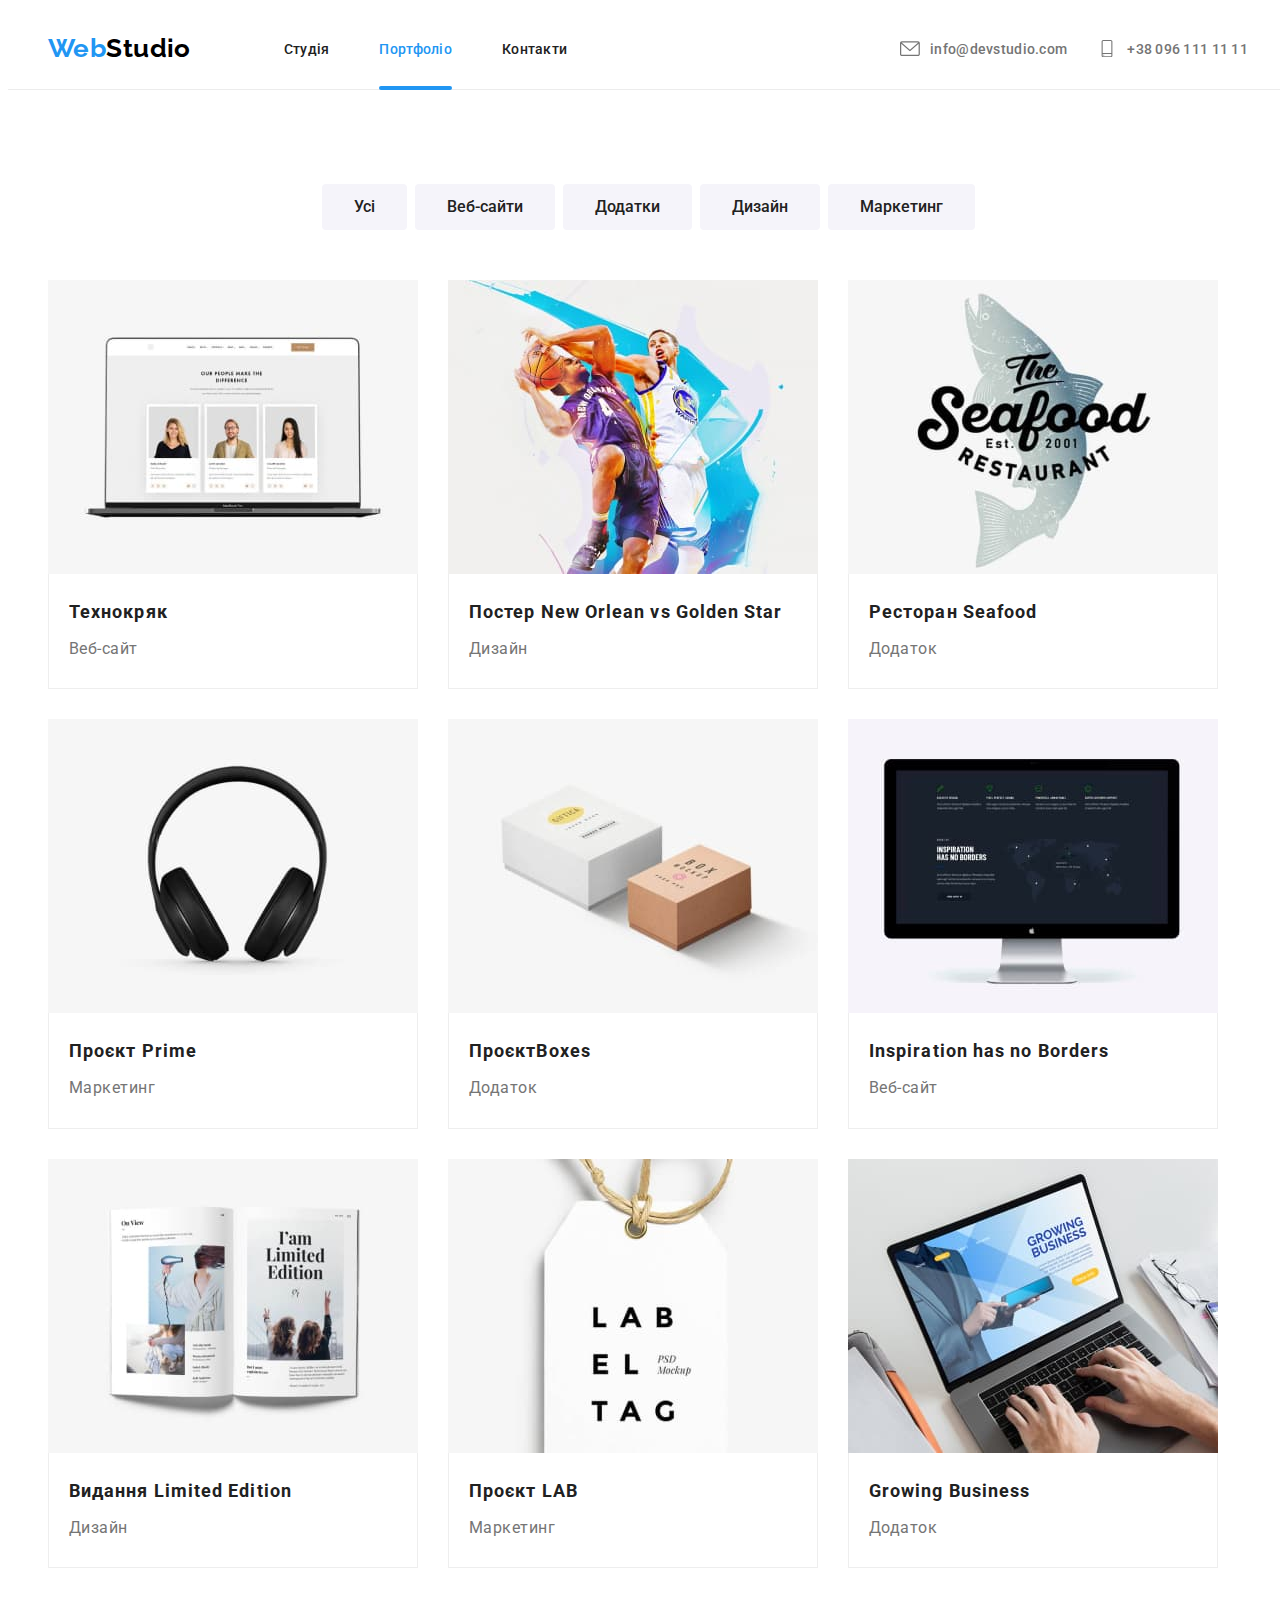
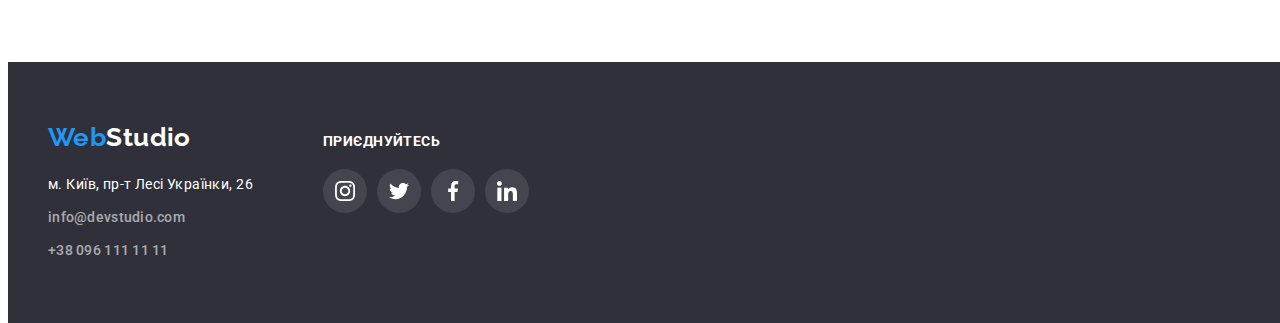
==== commit 80cf9ff2: "Фиксы" ====
--- a/portfolio.html
+++ b/portfolio.html
@@ -40,13 +40,13 @@
                 <ul class="site-contacts list">
                     <li class="item contacts-item">
                         <a href="mailto:info@devstudio.com" class="cont site-link" aria-label="envelope">
-                            <svg class="site-icon" width="16" height="12">
+                            <svg class="site-icon" width="20" height="17.3">
                                 <use href="./images/symbol-defs.svg#icon-envelope"></use>
                             </svg>info@devstudio.com</a>
                     </li>
                     <li class="item contacts-item">
                         <a href="tel:+380961111111" class="cont site-link" aria-label="smartphone">
-                            <svg class="site-icon" width="16" height="12">
+                            <svg class="site-icon" width="20" height="17.3">
                                 <use href="./images/symbol-defs.svg#icon-smartphone"></use>
                             </svg>+38 096 111 11 11</a>
                     </li>
@@ -55,8 +55,8 @@
         </header>
 
         <main class="main">
-            <section class="filter">
-                <div class="container">
+            <section class="gallery">
+                <div class="container gallery-container">
                     <h1 class="visually-hidden">Фільтр по елементам галереї</h1>
                     <ul class="list filter-list">
                         <li class="filter-item">
@@ -75,14 +75,10 @@
                             <button type="button" class="button">Маркетинг</button>
                         </li>
                     </ul>
-                </div>
-            </section>
-            <section class="gallery">
-                <div class="container">
                     <h2 class="visually-hidden" id="portfolio">Галерея <span lang="en">WebStudio</span></h2>
                     <ul class="list gallery-portfolio">
                         <li class="gallery-elem">
-                            <a href="" class="link">
+                            <a href="" class="link gallery-elem-link">
                                 <div class="gallery-thumb">
                                     <img src="./images/leptop.jpg" alt="Сторінка сайту Технокряк" width="370">
                                     <div class="gallery-overlay">
@@ -98,7 +94,7 @@
                             </a>
                         </li>
                         <li class="gallery-elem">
-                            <a href="" class="link">
+                            <a href="" class="link gallery-elem-link">
                                 <div class="gallery-thumb">
                                     <img src="./images/new-orlean.jpg" alt="Постер" width="370">
                                     <div class="gallery-overlay">
@@ -117,7 +113,7 @@
                             </a>
                         </li>
                         <li class="gallery-elem">
-                            <a href="" class="link">
+                            <a href="" class="link gallery-elem-link">
                                 <div class="gallery-thumb">
                                     <img src="./images/seafood.jpg" alt="Логотип" width="370">
                                     <div class="gallery-overlay">
@@ -133,7 +129,7 @@
                             </a>
                         </li>
                         <li class="gallery-elem">
-                            <a href="" class="link">
+                            <a href="" class="link gallery-elem-link">
                                 <div class="gallery-thumb">
                                     <img src="./images/headphones.jpg" alt="Навушники" width="370">
                                     <div class="gallery-overlay">
@@ -149,7 +145,7 @@
                             </a>
                         </li>
                         <li class="gallery-elem">
-                            <a href="" class="link">
+                            <a href="" class="link gallery-elem-link">
                                 <div class="gallery-thumb">
                                     <img src="./images/boxes.jpg" alt="Коробки" width="370">
                                     <div class="gallery-overlay">
@@ -166,7 +162,7 @@
                             </a>
                         </li>
                         <li class="gallery-elem">
-                            <a href="" class="link">
+                            <a href="" class="link gallery-elem-link">
                                 <div class="gallery-thumb">
                                     <img src="./images/monitor.jpg" alt="Монітор" width="370">
                                     <div class="gallery-overlay">
@@ -183,7 +179,7 @@
                             </a>
                         </li>
                         <li class="gallery-elem">
-                            <a href="" class="link">
+                            <a href="" class="link gallery-elem-link">
                                 <div class="gallery-thumb">
                                     <img src="./images/book.jpg" alt="Розгорнутий журнал" width="370">
                                     <div class="gallery-overlay">
@@ -200,7 +196,7 @@
                             </a>
                         </li>
                         <li class="gallery-elem">
-                            <a href="" class="link">
+                            <a href="" class="link gallery-elem-link">
                                 <div class="gallery-thumb">
                                     <img src="./images/lab.jpg" alt="Постер" width="370">
                                     <div class="gallery-overlay">
@@ -217,7 +213,7 @@
                             </a>
                         </li>
                         <li class="gallery-elem">
-                            <a href="" class="link">
+                            <a href="" class="link gallery-elem-link">
                                 <div class="gallery-thumb">
                                     <img src="./images/business.jpg" alt="Робота за ноутбуком" width="370">
                                     <div class="gallery-overlay">
@@ -230,7 +226,6 @@
                                     <h3 class="gallery-title"><span lang="en">Growing Business</span></h3>
                                     <p class="gallery-subtitle">Додаток</p>
                                 </div>
-
                             </a>
                         </li>
                     </ul>
--- a/css/style.css
+++ b/css/style.css
@@ -176,8 +176,6 @@
     color: var(--accent-color);
 }
 .cont {
-    display: inline-flex;
-
     align-items: center;
     color: var(--sec-text-color);
     fill: currentColor;
@@ -267,12 +265,12 @@
     display: flex;
     align-items: center;
     justify-content: center;
+    margin-bottom: 30px;
     height: 120px;
     background: var(--sec-bg-color);
     border-radius: 4px;
 }
 .pluses-title {
-    padding-top: 30px;
     margin-bottom: 10px;
     color: var(--primary-text-color);
     font-size: 14px;
@@ -407,11 +405,11 @@
     fill: currentColor;
 }
 /* FILTER */
-.filter {
-    padding-top: 94px;
-    padding-bottom: 50px;
+.gallery-container {
+    padding: 94px 0;
 }
 .filter-list {
+    margin-bottom: 50px;
     display: flex;
     justify-content: center;
     gap: 8px;
@@ -431,6 +429,8 @@
     font-size: 16px;
     line-height: 1.6;
     text-align: center;
+    transition: background-color var(--timiming-function), box-shadow var(--timiming-function),
+        color var(--timiming-function), box-shadow var(--timiming-function);
 }
 .button:hover,
 .button:focus {
@@ -446,18 +446,25 @@
 .gallery-portfolio {
     display: flex;
     flex-wrap: wrap;
-    padding-bottom: 94px;
 }
 .gallery-elem {
-    width: 370px;
+    min-width: 370px;
     margin-right: 30px;
     margin-bottom: 30px;
 }
-.gallery-elem:hover {
+.gallery-elem-link {
+    display: block;
+    transition: box-shadow var(--timiming-function), transform var(--timiming-function),
+        opacity var(--timiming-function);
+}
+.gallery-elem-link:hover,
+.gallery-elem-link:focus {
     box-shadow: 0px 1px 1px rgba(0, 0, 0, 0.12), 0px 4px 4px rgba(0, 0, 0, 0.06), 1px 4px 6px rgba(0, 0, 0, 0.16);
-    transition: box-shadow var(--timiming-function);
-}
-.gallery-elem:hover .gallery-overlay {
+    transition: box-shadow var(--timiming-function), transform var(--timiming-function),
+        opacity var(--timiming-function);
+}
+.gallery-elem-link:hover .gallery-overlay,
+.gallery-elem-link:focus .gallery-overlay {
     transform: translateY(0);
     opacity: 1;
 }
@@ -467,6 +474,7 @@
 .gallery-elem:nth-last-child(-n + 3) {
     margin-bottom: 0;
 }
+
 .gallery-border-container {
     border: 1px solid #eeeeee;
     border-top: none;
@@ -491,7 +499,7 @@
 .gallery-thumb {
     position: relative;
     overflow: hidden;
-    min-width: 370px;
+    width: 100%;
 }
 .gallery-thumb:hover::after {
     content: "";
@@ -503,6 +511,7 @@
     left: 0;
     width: 100%;
     height: 100%;
+
     margin: 0;
     padding: 63px 24px;
 
@@ -511,14 +520,13 @@
     opacity: 0;
     transition: transform var(--timiming-function), opacity var(--timiming-function);
 }
-
 .gallery-info {
     position: absolute;
     font-weight: 400;
     font-size: 18px;
     line-height: calc(28 / 18);
     letter-spacing: 0.03em;
-    color: var(--footer-contacts-color);
+    color: var(--primary-white-color);
 }
 /* FOOTER */
 .footer {
@@ -548,6 +556,11 @@
 .addr {
     color: var(--footer-contacts-color);
     text-decoration: none;
+    transition: color var(--timiming-function);
+}
+.addr:hover,
+.addr:focus {
+    transition: color var(--timiming-function);
 }
 .footer-elem:not(:last-child) {
     margin-bottom: 9px;
@@ -567,7 +580,11 @@
 .footer-link {
     background-color: var(--social-bg-color);
     color: var(--primary-white-color);
-    transition: color var(--timiming-function);
+    transition: color var(--timiming-function), background-color var(--timiming-function);
+}
+.footer-link:hover,
+.footer-link:focus {
+    transition: color var(--timiming-function), background-color var(--timiming-function);
 }
 .footer-icon {
     fill: var(--primary-white-color);
@@ -600,7 +617,6 @@
     left: 50%;
     min-width: 528px;
     min-height: 581px;
-    padding: 8px;
 
     background-color: var(--primary-white-color);
     box-shadow: 0px 1px 3px rgba(0, 0, 0, 0.12), 0px 1px 1px rgba(0, 0, 0, 0.14), 0px 2px 1px rgba(0, 0, 0, 0.2);
@@ -615,12 +631,24 @@
     height: 100%;
 }
 .hero-close-button {
+    display: flex;
+    align-items: center;
+    justify-content: center;
+
     position: absolute;
-    top: 0;
-    right: 0;
-    padding: 6px;
+    top: 8px;
+    right: 8px;
+    width: 30px;
+    height: 30px;
     border: 1px solid var(--border-color);
     border-radius: 50%;
+    transition: border-color var(--timiming-function);
+}
+.hero-close-button:hover,
+.hero-close-button:focus {
+    border-color: var(--accent-color);
+    transition: border-color var(--timiming-function);
 }
 .modal-icon {
-}
+    fill: currentColor;
+}
